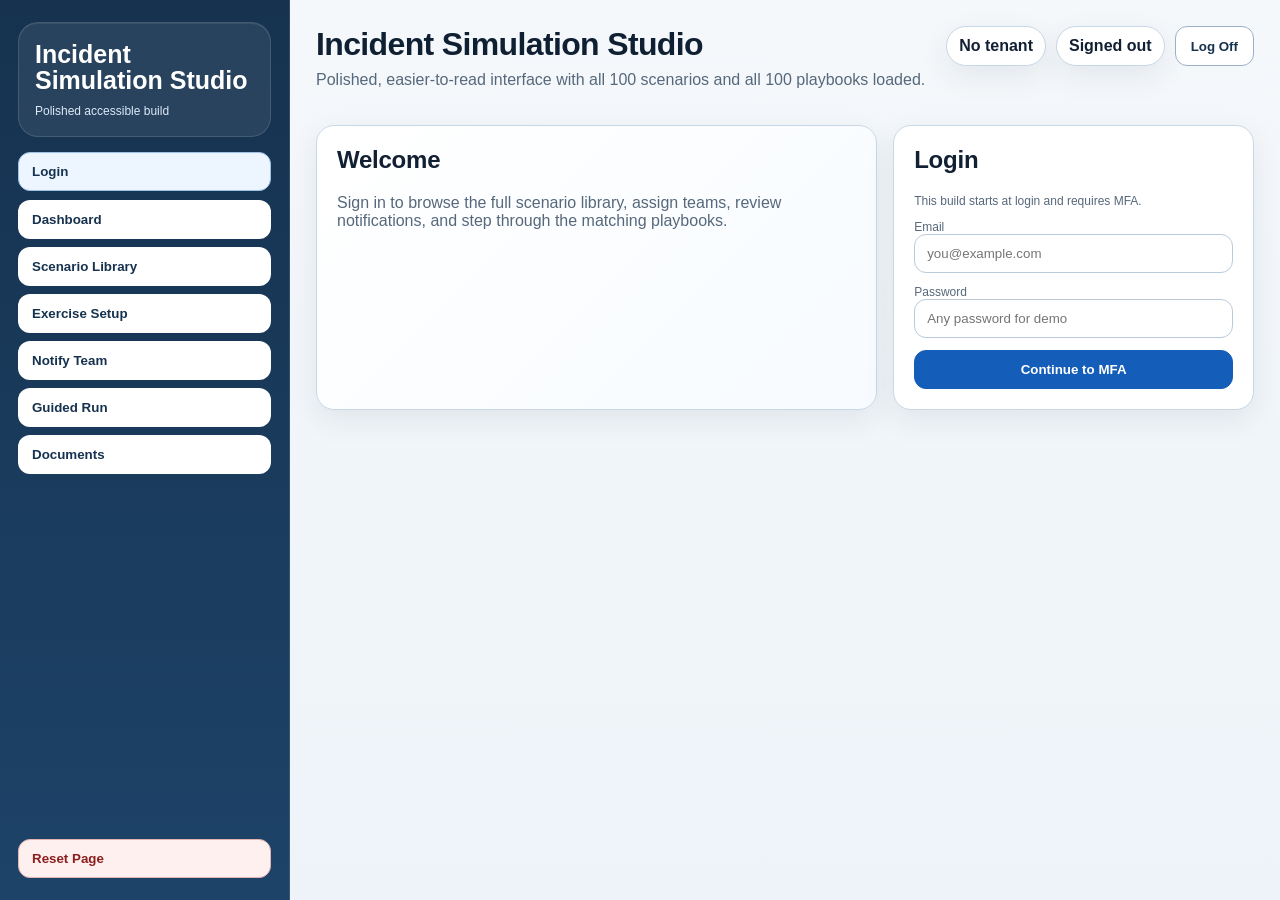
==== index.html @ 268093ce "Add files via upload" ====
<!DOCTYPE html>
<html lang="en">
<head>
  <meta charset="UTF-8" />
  <meta name="viewport" content="width=device-width, initial-scale=1.0" />
  <title>Incident Simulation Studio</title>
  <link rel="stylesheet" href="styles.css" />
</head>
<body>
  <div id="app">
    <aside class="sidebar">
      <div class="brand-wrap">
        <div class="brand">Incident<br>Simulation Studio</div>
        <div class="subbrand">Polished accessible build</div>
      </div>
      <nav>
        <button type="button" class="nav-btn active" data-tab="login">Login</button>
        <button type="button" class="nav-btn" data-tab="dashboard">Dashboard</button>
        <button type="button" class="nav-btn" data-tab="library">Scenario Library</button>
        <button type="button" class="nav-btn" data-tab="setup">Exercise Setup</button>
        <button type="button" class="nav-btn" data-tab="notify">Notify Team</button>
        <button type="button" class="nav-btn" data-tab="run">Guided Run</button>
        <button type="button" class="nav-btn" data-tab="documents">Documents</button>
      </nav>
      <div class="sidebar-footer">
        <button type="button" id="resetBtn" class="nav-btn danger">Reset Page</button>
      </div>
    </aside>

    <main class="main">
      <header class="topbar">
        <div>
          <h1>Incident Simulation Studio</h1>
          <p class="muted">Polished, easier-to-read interface with all 100 scenarios and all 100 playbooks loaded.</p>
        </div>
        <div class="top-actions">
          <span id="tenantBadge" class="badge">No tenant</span>
          <span id="userBadge" class="badge">Signed out</span>
          <button type="button" id="logoutBtn" class="btn secondary">Log Off</button>
        </div>
      </header>

      <section id="loginTab" class="tab active"></section>
      <section id="dashboardTab" class="tab"></section>
      <section id="libraryTab" class="tab"></section>
      <section id="setupTab" class="tab"></section>
      <section id="notifyTab" class="tab"></section>
      <section id="runTab" class="tab"></section>
      <section id="documentsTab" class="tab"></section>
    </main>
  </div>
  <script src="app.js"></script>
</body>
</html>
---- styles.css ----
:root{
  --bg:#eef4f8;
  --panel:#ffffff;
  --panel-soft:#f7fafc;
  --sidebar:#16324f;
  --sidebar-2:#1d4368;
  --border:#c8d7e6;
  --text:#122033;
  --muted:#56687b;
  --primary:#145db8;
  --primary-soft:#e8f0fb;
  --success:#1f7a3f;
  --warning:#8a5a00;
  --warning-bg:#fff5dd;
  --danger:#8b1e1e;
  --danger-bg:#fff0f0;
  --shadow:0 10px 30px rgba(18,32,51,.08);
  --radius:18px;
}
*{box-sizing:border-box}
body{
  margin:0;
  font-family:Arial,Helvetica,sans-serif;
  background:linear-gradient(180deg,#f5f8fb 0%,#edf3f8 100%);
  color:var(--text);
}
#app{
  display:grid;
  grid-template-columns:290px 1fr;
  min-height:100vh;
}
.sidebar{
  background:linear-gradient(180deg,var(--sidebar) 0%,var(--sidebar-2) 100%);
  color:#fff;
  padding:22px 18px;
  display:flex;
  flex-direction:column;
  gap:16px;
  border-right:1px solid rgba(255,255,255,.12);
}
.brand-wrap{
  background:rgba(255,255,255,.08);
  border:1px solid rgba(255,255,255,.12);
  border-radius:20px;
  padding:18px 16px;
  box-shadow:inset 0 1px 0 rgba(255,255,255,.08);
}
.brand{
  font-size:25px;
  font-weight:800;
  line-height:1.05;
  color:#fff;
}
.subbrand{
  margin-top:10px;
  font-size:12px;
  color:#dce9f7;
}
.sidebar nav{
  display:grid;
  gap:8px;
}
.sidebar-footer{
  margin-top:auto;
}
.nav-btn{
  width:100%;
  text-align:left;
  padding:11px 13px;
  border-radius:12px;
  border:1px solid transparent;
  background:#fff;
  color:var(--sidebar);
  cursor:pointer;
  font-weight:700;
  transition:.18s ease;
}
.nav-btn.active,.nav-btn:hover{
  border-color:#9ec1ea;
  background:#edf5ff;
  transform:translateY(-1px);
}
.nav-btn.danger{
  background:var(--danger-bg);
  color:var(--danger);
  border-color:#e4b2b2;
}
.main{
  padding:26px;
}
.topbar{
  display:flex;
  justify-content:space-between;
  align-items:flex-start;
  gap:18px;
  margin-bottom:20px;
}
h1{
  margin:0;
  color:#102033;
  letter-spacing:-.02em;
}
.muted{
  color:var(--muted);
  margin-top:8px;
}
.top-actions{
  display:flex;
  gap:10px;
  flex-wrap:wrap;
}
.badge{
  padding:10px 12px;
  border-radius:999px;
  background:var(--panel);
  border:1px solid var(--border);
  color:var(--text);
  font-weight:700;
  box-shadow:var(--shadow);
}
.tab{display:none}
.tab.active{display:block}
.card{
  background:var(--panel);
  border:1px solid var(--border);
  border-radius:var(--radius);
  padding:20px;
  margin-bottom:16px;
  box-shadow:var(--shadow);
}
.card h2,.card h3{
  margin-top:0;
  letter-spacing:-.01em;
}
.grid{display:grid;gap:16px}
.g2{grid-template-columns:repeat(2,minmax(0,1fr))}
.g3{grid-template-columns:repeat(3,minmax(0,1fr))}
.g4{grid-template-columns:repeat(4,minmax(0,1fr))}
.input,.select,.textarea{
  width:100%;
  padding:11px 12px;
  border-radius:12px;
  border:1px solid #b9cadb;
  background:#fff;
  color:var(--text);
  outline:none;
}
.input:focus,.select:focus,.textarea:focus{
  border-color:#77a8e5;
  box-shadow:0 0 0 4px rgba(20,93,184,.12);
}
.textarea{
  min-height:120px;
  resize:vertical;
}
.btn{
  padding:11px 15px;
  border-radius:12px;
  border:1px solid #99b0c8;
  background:#fff;
  color:var(--sidebar);
  cursor:pointer;
  font-weight:800;
  transition:.18s ease;
}
.btn:hover{transform:translateY(-1px)}
.btn.primary{
  background:var(--primary);
  border-color:var(--primary);
  color:#fff;
}
.btn.secondary{
  background:#fff;
  color:var(--sidebar);
}
.btn.warn{
  background:var(--warning-bg);
  border-color:#dec27c;
  color:var(--warning);
}
.row{
  display:flex;
  gap:10px;
  align-items:center;
  flex-wrap:wrap;
}
.stack{display:grid;gap:12px}
.small{
  font-size:12px;
  color:var(--muted);
}
.notice,.ok,.warn{
  padding:13px 14px;
  border-radius:14px;
}
.notice{
  background:#eef5fd;
  border:1px solid #a9c6e7;
  color:#16324f;
}
.warn{
  background:var(--warning-bg);
  border:1px solid #dec27c;
  color:var(--warning);
}
.ok{
  background:#ebf8ef;
  border:1px solid #aad0b5;
  color:var(--success);
}
.table-wrap{
  overflow:auto;
  border-radius:14px;
  border:1px solid var(--border);
}
table{
  width:100%;
  border-collapse:collapse;
  background:#fff;
}
th,td{
  border-bottom:1px solid var(--border);
  padding:11px 12px;
  text-align:left;
  vertical-align:top;
}
th{
  background:#eef4fa;
  color:#15324f;
  position:sticky;
  top:0;
}
tr:hover td{
  background:#fafcff;
}
.badge-link{
  display:inline-block;
  padding:7px 10px;
  border-radius:999px;
  border:1px solid #99b8da;
  background:#edf5ff;
  color:#114b88;
  cursor:pointer;
  margin:3px;
  font-weight:700;
}
.metric{
  font-size:32px;
  font-weight:900;
  color:#102033;
  letter-spacing:-.03em;
}
.hero{
  display:grid;
  grid-template-columns:1.4fr .9fr;
  gap:16px;
}
.hero-panel{
  background:linear-gradient(135deg,#ffffff 0%,#f7fbff 100%);
}
.split{
  display:grid;
  grid-template-columns:1fr 1fr 1fr;
  gap:16px;
}
.task-card{
  padding:14px;
  border-radius:14px;
  border:1px solid var(--border);
  background:var(--panel-soft);
}
.task-card strong{
  color:#122033;
}
.callout{
  border-left:5px solid var(--primary);
}
.search-wrap{
  display:flex;
  gap:10px;
  align-items:center;
  flex-wrap:wrap;
}
@media(max-width:1100px){
  .split,.g2,.g3,.g4,.hero{grid-template-columns:1fr}
  #app{grid-template-columns:1fr}
  .sidebar{position:relative}
}
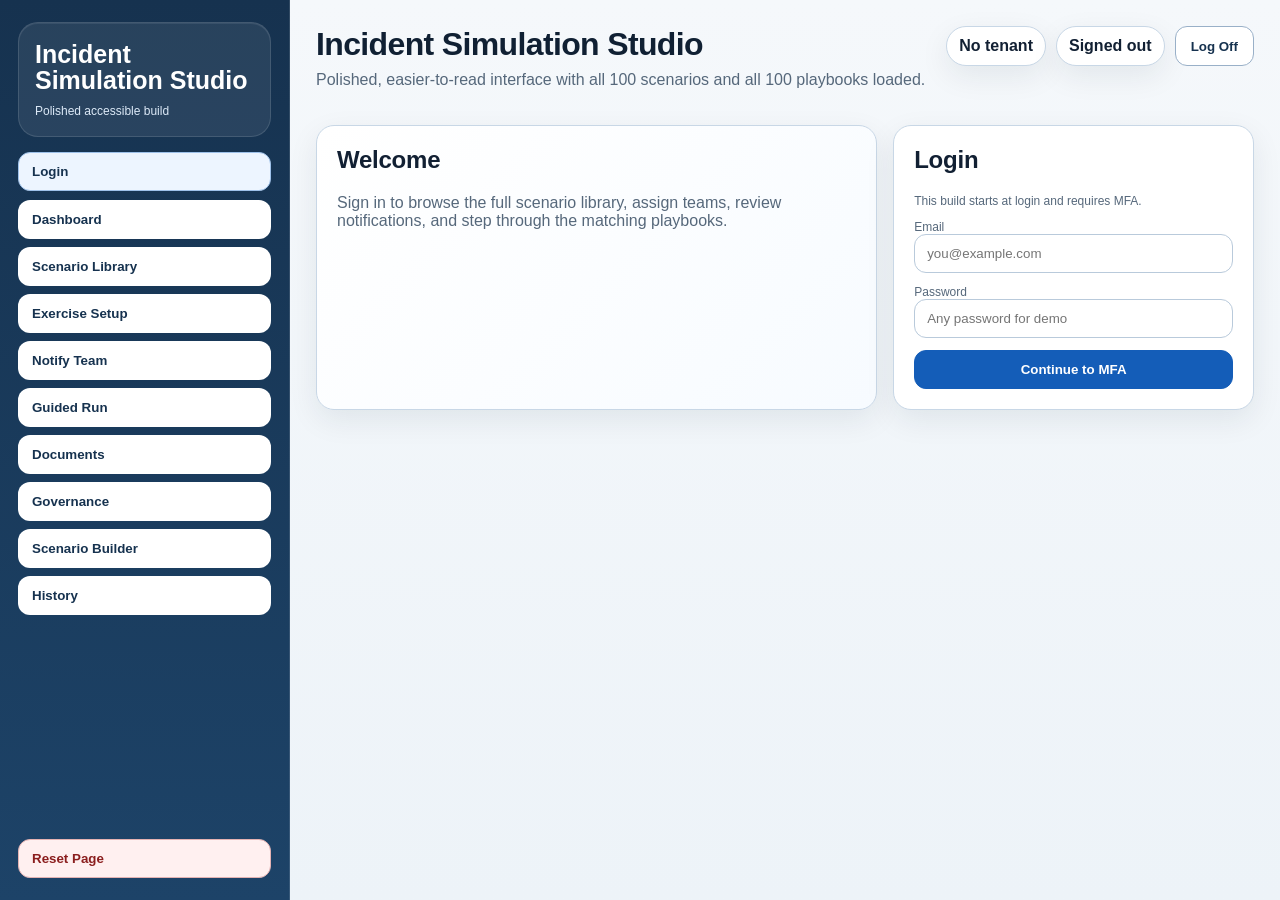
==== commit fc8219b4: "Add files via upload" ====
--- a/index.html
+++ b/index.html
@@ -21,6 +21,9 @@
         <button type="button" class="nav-btn" data-tab="notify">Notify Team</button>
         <button type="button" class="nav-btn" data-tab="run">Guided Run</button>
         <button type="button" class="nav-btn" data-tab="documents">Documents</button>
+        <button type="button" class="nav-btn" data-tab="governance">Governance</button>
+        <button type="button" class="nav-btn" data-tab="builder">Scenario Builder</button>
+        <button type="button" class="nav-btn" data-tab="history">History</button>
       </nav>
       <div class="sidebar-footer">
         <button type="button" id="resetBtn" class="nav-btn danger">Reset Page</button>
@@ -47,6 +50,9 @@
       <section id="notifyTab" class="tab"></section>
       <section id="runTab" class="tab"></section>
       <section id="documentsTab" class="tab"></section>
+      <section id="governanceTab" class="tab"></section>
+      <section id="builderTab" class="tab"></section>
+      <section id="historyTab" class="tab"></section>
     </main>
   </div>
   <script src="app.js"></script>
--- a/styles.css
+++ b/styles.css
@@ -287,3 +287,5 @@
   #app{grid-template-columns:1fr}
   .sidebar{position:relative}
 }
+
+label.small input[type="checkbox"]{margin-right:6px}
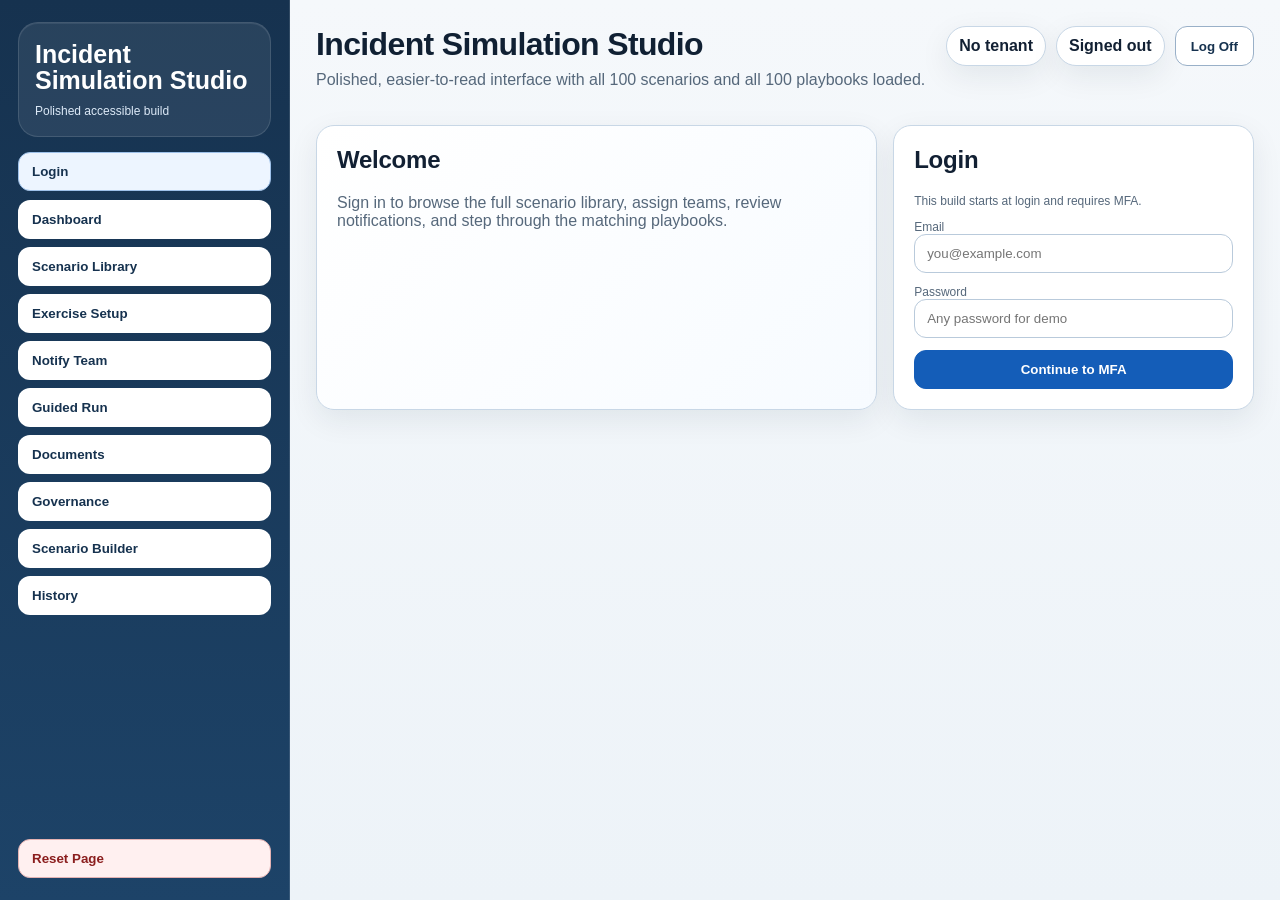
==== commit 59129181: "Add files via upload" ====
--- a/index.html
+++ b/index.html
@@ -4,7 +4,7 @@
   <meta charset="UTF-8" />
   <meta name="viewport" content="width=device-width, initial-scale=1.0" />
   <title>Incident Simulation Studio</title>
-  <link rel="stylesheet" href="styles.css" />
+  <link rel="stylesheet" href="styles.css?v=20260324b" />
 </head>
 <body>
   <div id="app">
@@ -55,6 +55,6 @@
       <section id="historyTab" class="tab"></section>
     </main>
   </div>
-  <script src="app.js"></script>
+  <script src="app.js?v=20260324b"></script>
 </body>
 </html>
